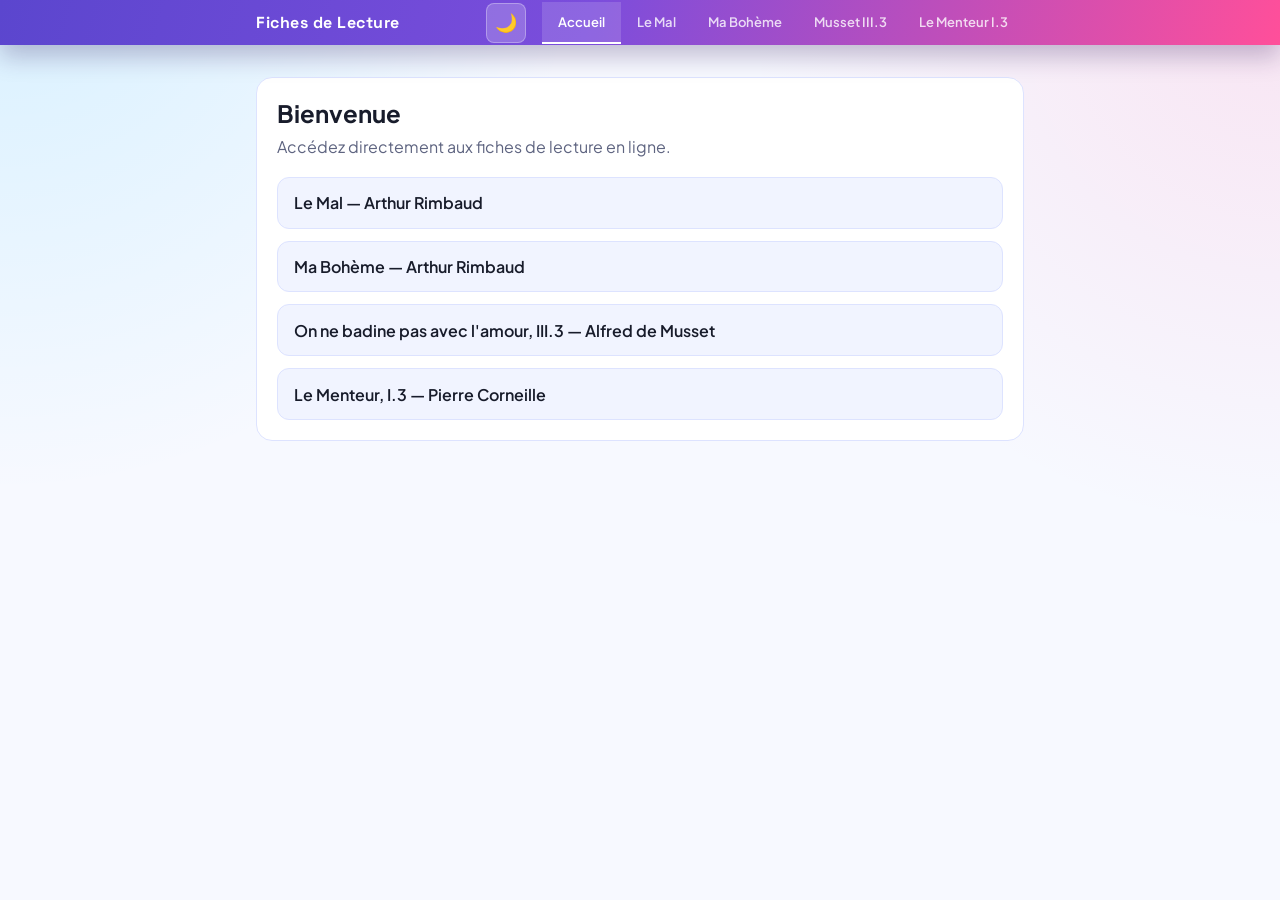
==== index.html @ 7a6ca3bb "Add Menteur I.3 fiche with YouTube embed, update nav and print styles" ====
<!DOCTYPE html>
<html lang="fr">
<head>
  <meta charset="UTF-8">
  <meta name="viewport" content="width=device-width, initial-scale=1.0">
  <title>Fiches de Lecture - Accueil</title>
  <link rel="stylesheet" href="styles.css">
  <style>
    .home {
      max-width: 800px;
      margin: 0 auto;
      padding: 2rem 1rem;
    }

    .home-card {
      background: var(--bg-secondary);
      border: 1px solid var(--border-color);
      border-radius: var(--border-radius-lg, 16px);
      padding: 1.25rem;
      margin-bottom: 1rem;
    }

    .home-card h1 {
      margin-bottom: 0.4rem;
      color: var(--text-primary);
    }

    .home-card p {
      color: var(--text-secondary);
      line-height: 1.65;
    }

    .home-links {
      display: grid;
      gap: 0.75rem;
      margin-top: 1rem;
    }

    .home-link {
      display: block;
      text-decoration: none;
      background: var(--bg-tertiary);
      color: var(--text-primary);
      border: 1px solid var(--border-color);
      border-radius: 12px;
      padding: 0.9rem 1rem;
      font-weight: 600;
      transition: transform 0.15s ease, border-color 0.15s ease;
    }

    .home-link:hover {
      transform: translateY(-1px);
      border-color: var(--purple);
    }
  </style>
</head>
<body>
  <div class="global-nav">
    <div class="nav-container">
      <div class="nav-title">Fiches de Lecture</div>
      <button class="dark-mode-toggle" id="dark-mode-btn" title="Activer le mode sombre">🌙</button>
      <ul class="nav-links">
        <li><a href="index.html" class="active">Accueil</a></li>
        <li><a href="fiche_le_mal_rimbaud_v2.html">Le Mal</a></li>
        <li><a href="fiche_ma_boheme_rimbaud.html">Ma Bohème</a></li>
        <li><a href="fiche_musset_III3_temoin_cache_v2.html">Musset III.3</a></li>
        <li><a href="fiche_menteur_I3_v2.html">Le Menteur I.3</a></li>
      </ul>
    </div>
  </div>

  <main class="home">
    <section class="home-card">
      <h1>Bienvenue</h1>
      <p>Accédez directement aux fiches de lecture en ligne.</p>
      <div class="home-links">
        <a class="home-link" href="fiche_le_mal_rimbaud_v2.html">Le Mal — Arthur Rimbaud</a>
        <a class="home-link" href="fiche_ma_boheme_rimbaud.html">Ma Bohème — Arthur Rimbaud</a>
        <a class="home-link" href="fiche_musset_III3_temoin_cache_v2.html">On ne badine pas avec l'amour, III.3 — Alfred de Musset</a>
        <a class="home-link" href="fiche_menteur_I3_v2.html">Le Menteur, I.3 — Pierre Corneille</a>
      </div>
    </section>
  </main>

  <script src="script.js"></script>
</body>
</html>
---- styles.css ----
@import url('https://fonts.googleapis.com/css2?family=Plus+Jakarta+Sans:wght@400;500;600;700&family=Space+Grotesk:wght@600;700&display=swap');

* {
  box-sizing: border-box;
  margin: 0;
  padding: 0;
}

:root {
  --purple: #534AB7;
  --purple-light: #EEEDFE;
  --purple-dark: #26215C;
  --fuchsia: #FF4F9A;
  --cyan: #00B7FF;
  --lime: #9BE43A;
  --teal-light: #E1F5EE;
  --teal-dark: #0F6E56;
  --coral-light: #FAECE7;
  --coral-dark: #993C1D;
  --blue-light: #E6F1FB;
  --blue-dark: #0C447C;
  --amber-light: #FAEEDA;
  --amber-dark: #854F0B;
  --pink-light: #FBEAF0;
  --pink-dark: #72243E;
  --font-sans: 'Plus Jakarta Sans', 'Segoe UI', 'Helvetica Neue', Arial, sans-serif;
  --font-display: 'Space Grotesk', 'Plus Jakarta Sans', 'Segoe UI', sans-serif;
  --border-radius-md: 10px;
  --border-radius-lg: 16px;
  --shadow-soft: 0 10px 30px rgba(83, 74, 183, 0.09);
  --shadow-lift: 0 16px 38px rgba(83, 74, 183, 0.16);
  color-scheme: light;
}

/* Dark Mode Variables */
html.dark-mode {
  color-scheme: dark;
  --bg-primary: #0f1220;
  --bg-secondary: #171b2f;
  --bg-tertiary: #222948;
  --text-primary: #edf2ff;
  --text-secondary: #b7bfd9;
  --border-color: #31395d;
}

html:not(.dark-mode) {
  --bg-primary: #f7f9ff;
  --bg-secondary: #ffffff;
  --bg-tertiary: #f1f4ff;
  --text-primary: #181c2b;
  --text-secondary: #5e6480;
  --border-color: #dde3ff;
}

/* Base */
body {
  font-family: var(--font-sans);
  color: var(--text-primary);
  background:
    radial-gradient(circle at 0% -10%, rgba(0, 183, 255, 0.14), transparent 36%),
    radial-gradient(circle at 100% 0%, rgba(255, 79, 154, 0.12), transparent 34%),
    var(--bg-primary);
  transition: background 0.3s ease, color 0.3s ease;
  min-height: 100vh;
}

.app {
  max-width: 800px;
  padding: 1rem 0 2rem;
  margin: 0 auto;
}

/* Global Navigation */
.global-nav {
  background: linear-gradient(105deg, #5b46ce 0%, #7b4ddc 46%, #ff4f9a 100%);
  padding: 0;
  margin: 0;
  position: sticky;
  top: 0;
  z-index: 100;
  box-shadow: 0 12px 25px rgba(45, 23, 89, 0.26);
  transition: background 0.3s ease;
}

html.dark-mode .global-nav {
  background: linear-gradient(105deg, #3f34a5 0%, #5a2f95 58%, #b62b66 100%);
}

.nav-container {
  max-width: 800px;
  margin: 0 auto;
  display: flex;
  align-items: center;
  justify-content: space-between;
  padding: 0 1rem;
}

.nav-title {
  color: white;
  font-size: 16px;
  font-family: var(--font-display);
  font-weight: 700;
  letter-spacing: 0.5px;
  padding: 0.75rem 0;
  flex: 1;
}

.dark-mode-toggle {
  background: rgba(255, 255, 255, 0.2);
  border: 1px solid rgba(255, 255, 255, 0.3);
  color: white;
  width: 40px;
  height: 40px;
  border-radius: 8px;
  cursor: pointer;
  display: flex;
  align-items: center;
  justify-content: center;
  font-size: 18px;
  transition: all 0.2s ease;
  margin-right: 1rem;
}

.dark-mode-toggle:hover {
  background: rgba(255, 255, 255, 0.3);
  transform: scale(1.05);
}

.nav-links {
  display: flex;
  gap: 0;
  list-style: none;
}

.nav-links li {
  margin: 0;
}

.nav-links a {
  display: inline-block;
  color: rgba(255, 255, 255, 0.8);
  text-decoration: none;
  padding: 0.75rem 16px;
  font-size: 13px;
  font-weight: 600;
  border-bottom: 2px solid transparent;
  transition: all 0.2s ease;
}

.nav-links a:hover {
  color: white;
  background: rgba(255, 255, 255, 0.1);
}

.nav-links a.active {
  color: white;
  border-bottom-color: white;
  background: rgba(255, 255, 255, 0.14);
}

/* Tabs */
.tabs {
  display: flex;
  gap: 8px;
  background: transparent;
  margin-bottom: 1.5rem;
  border-bottom: none;
  padding: 0;
}

.tab {
  padding: 11px 16px;
  font-size: 13.5px;
  font-weight: 600;
  cursor: pointer;
  border: 1px solid var(--border-color);
  border-radius: 999px;
  background: var(--bg-secondary);
  color: var(--text-secondary);
  border-bottom: 1px solid var(--border-color);
  transition: all 0.2s ease;
  position: relative;
  box-shadow: 0 4px 12px rgba(52, 57, 93, 0.06);
}

.tab:hover {
  color: var(--text-primary);
  transform: translateY(-1px);
  border-color: rgba(83, 74, 183, 0.45);
  box-shadow: 0 8px 18px rgba(83, 74, 183, 0.12);
}

html.dark-mode .tab:hover {
  background: rgba(83, 74, 183, 0.2);
}

.tab.active {
  color: #ffffff;
  border-color: transparent;
  border-bottom: 1px solid transparent;
  background: linear-gradient(120deg, var(--purple) 0%, #6c56d4 65%, #4f8cff 100%);
  box-shadow: 0 10px 22px rgba(83, 74, 183, 0.25);
}

.tab.active::after {
  display: none;
}

/* Panels */
.panel {
  display: none;
}

.panel.active {
  display: block;
  animation: fadeIn 0.2s ease;
}

/* Header */
.header {
  border-left: 5px solid var(--fuchsia);
  padding-left: 1.1rem;
  margin-bottom: 1.25rem;
}

.header h1 {
  font-size: 23px;
  font-family: var(--font-display);
  font-weight: 700;
}

.header p {
  font-size: 13px;
  color: var(--text-secondary);
  margin-top: 3px;
}

/* Barème */
.barème {
  display: flex;
  flex-wrap: wrap;
  gap: 6px;
  margin-bottom: 1.25rem;
}

.pt {
  background: var(--bg-secondary);
  border: 0.5px solid var(--border-color);
  border-radius: var(--border-radius-md);
  padding: 5px 11px;
  font-size: 12px;
  color: var(--text-secondary);
}

.pt span {
  font-weight: 500;
  color: var(--text-primary);
}

/* Sections */
.section {
  margin-bottom: 1rem;
  border: 1px solid var(--border-color);
  border-radius: var(--border-radius-lg);
  overflow: hidden;
  background: var(--bg-secondary);
  box-shadow: var(--shadow-soft);
  transition: transform 0.2s ease, box-shadow 0.2s ease, border-color 0.2s ease;
}

.section:hover {
  transform: translateY(-1px);
  box-shadow: var(--shadow-lift);
  border-color: rgba(83, 74, 183, 0.35);
}

.sec-head {
  display: flex;
  align-items: center;
  gap: 10px;
  padding: 9px 15px;
  background: linear-gradient(90deg, var(--bg-tertiary), transparent);
}

.badge {
  font-size: 11px;
  font-weight: 700;
  padding: 3px 8px;
  border-radius: var(--border-radius-md);
}

.b-purple {
  background: #ece9ff;
  color: #2f267f;
}

.b-teal {
  background: #daf8f1;
  color: #0f7f63;
}

.b-coral {
  background: #ffe7dd;
  color: #b24621;
}

.b-blue {
  background: #dff0ff;
  color: #04599f;
}

.b-amber {
  background: #fff0d4;
  color: #a75d00;
}

.b-pink {
  background: #ffe2ee;
  color: #922b59;
}

.sec-head h2 {
  font-size: 14px;
  font-weight: 500;
  color: var(--text-primary);
}

.ml-auto {
  margin-left: auto;
}

.sec-body {
  padding: 13px 15px;
  background: var(--bg-secondary);
}

.sec-body p {
  font-size: 13.5px;
  line-height: 1.75;
  color: var(--text-primary);
}

.sec-body p + p {
  margin-top: 6px;
}

.cite {
  font-style: italic;
  color: var(--purple);
}

/* Mouvements */
.mouvement {
  margin-bottom: 12px;
  padding-bottom: 12px;
  border-bottom: 0.5px solid var(--border-color);
}

.mouvement:last-child {
  border-bottom: none;
  margin-bottom: 0;
  padding-bottom: 0;
}

.mv-title {
  font-size: 12.5px;
  font-weight: 500;
  color: var(--text-secondary);
  margin-bottom: 5px;
  display: flex;
  align-items: center;
  gap: 8px;
}

.mv-num {
  width: 20px;
  height: 20px;
  border-radius: 50%;
  background: var(--purple-light);
  color: var(--purple-dark);
  font-size: 11px;
  font-weight: 500;
  display: flex;
  align-items: center;
  justify-content: center;
  flex-shrink: 0;
}

.tags {
  margin-top: 6px;
  display: flex;
  flex-wrap: wrap;
  gap: 4px;
}

.procede {
  display: inline-block;
  background: var(--teal-light);
  color: var(--teal-dark);
  font-size: 11px;
  padding: 2px 7px;
  border-radius: 10px;
}

/* Pistes */
.piste {
  display: flex;
  gap: 10px;
  margin-top: 8px;
  padding: 9px 11px;
  background: var(--bg-tertiary);
  border-radius: var(--border-radius-md);
}

.piste-num {
  font-size: 17px;
  font-weight: 500;
  color: var(--purple);
  flex-shrink: 0;
  line-height: 1.3;
}

.piste p {
  font-size: 13px;
  line-height: 1.6;
}

/* Diction */
.diction {
  display: flex;
  flex-wrap: wrap;
  gap: 6px;
  margin-top: 6px;
}

.diction-tag {
  font-size: 12px;
  padding: 4px 10px;
  border-radius: 20px;
  background: var(--bg-tertiary);
  border: 0.5px solid var(--border-color);
}

/* Problématique */
.pb {
  font-size: 14px;
  font-style: italic;
  line-height: 1.75;
  padding: 10px 14px;
  background: linear-gradient(120deg, #5b46ce 0%, #6d58d8 50%, #4f8cff 100%);
  border-left: 4px solid var(--cyan);
  border-radius: 0 var(--border-radius-md) var(--border-radius-md) 0;
  color: #ffffff;
}

/* Notes Panel */
.notes-header {
  display: flex;
  align-items: center;
  justify-content: space-between;
  margin-bottom: 1.25rem;
}

.notes-header h2 {
  font-size: 18px;
  font-weight: 500;
  color: var(--text-primary);
}

.export-btn {
  display: flex;
  align-items: center;
  gap: 6px;
  padding: 7px 16px;
  border: none;
  border-radius: var(--border-radius-md);
  background: linear-gradient(120deg, var(--purple) 0%, #6d58d8 60%, #4f8cff 100%);
  font-size: 13px;
  font-weight: 700;
  cursor: pointer;
  color: #ffffff;
  transition: transform 0.15s ease, box-shadow 0.2s ease;
  box-shadow: 0 8px 20px rgba(83, 74, 183, 0.24);
}

.export-btn:hover {
  transform: translateY(-1px);
  box-shadow: 0 12px 24px rgba(83, 74, 183, 0.32);
}

.export-btn svg {
  flex-shrink: 0;
}

.notes-meta {
  font-size: 12px;
  color: var(--text-secondary);
  margin-bottom: 1.25rem;
  padding-bottom: 1rem;
  border-bottom: 0.5px solid var(--border-color);
}

.note-block {
  margin-bottom: 1rem;
  padding: 12px 15px;
  border: 0.5px solid var(--border-color);
  border-radius: var(--border-radius-lg);
  position: relative;
  background: var(--bg-secondary);
}

.note-block h3 {
  font-size: 13px;
  font-weight: 500;
  color: var(--text-secondary);
  margin-bottom: 8px;
  text-transform: uppercase;
  letter-spacing: 0.04em;
  font-size: 11px;
}

.note-line {
  display: flex;
  align-items: flex-start;
  gap: 10px;
  margin-bottom: 5px;
}

.note-line:last-child {
  margin-bottom: 0;
}

.bullet {
  width: 5px;
  height: 5px;
  border-radius: 50%;
  background: var(--purple);
  flex-shrink: 0;
  margin-top: 8px;
}

.note-line p {
  font-size: 13.5px;
  line-height: 1.65;
  color: var(--text-primary);
}

.note-kw {
  font-weight: 500;
  color: var(--purple);
}

.note-it {
  font-style: italic;
  color: var(--text-secondary);
  font-size: 12.5px;
}

.nb-purple {
  border-left: 3px solid var(--purple);
}

.nb-teal {
  border-left: 3px solid #1D9E75;
}

.nb-coral {
  border-left: 3px solid #D85A30;
}

.nb-blue {
  border-left: 3px solid #378ADD;
}

.nb-amber {
  border-left: 3px solid #EF9F27;
}

.nb-pink {
  border-left: 3px solid #D4537E;
}

.note-cite {
  background: #ebe8ff;
  color: var(--purple-dark);
  padding: 1px 5px;
  border-radius: 4px;
  font-style: italic;
  font-size: 12.5px;
}

@media (max-width: 780px) {
  .nav-title {
    font-size: 14px;
  }

  .nav-links a {
    padding: 0.7rem 10px;
    font-size: 12px;
  }

  .tabs {
    flex-wrap: wrap;
  }

  .tab {
    font-size: 12.5px;
    padding: 10px 14px;
  }

  .app {
    padding: 0.8rem 0.8rem 2rem;
  }
}

/* Animations */
@keyframes fadeIn {
  from {
    opacity: 0;
  }
  to {
    opacity: 1;
  }
}

/* Rhyme Grid (for schemas) */
.rhyme-grid {
  display: flex;
  gap: 8px;
  flex-wrap: wrap;
  margin-top: 8px;
}

.rh {
  padding: 4px 10px;
  border-radius: var(--border-radius-md);
  font-size: 12px;
  font-weight: 500;
}

.rh-a {
  background: #EEEDFE;
  color: #3C3489;
}

.rh-b {
  background: var(--teal-light);
  color: var(--teal-dark);
}

.rh-c {
  background: var(--coral-light);
  color: var(--coral-dark);
}

.rh-d {
  background: var(--blue-light);
  color: var(--blue-dark);
}

.rh-e {
  background: var(--amber-light);
  color: var(--amber-dark);
}

.rh-f {
  background: var(--pink-light);
  color: var(--pink-dark);
}

/* Video embed */
.video-container {
  position: relative;
  padding-bottom: 56.25%; /* 16:9 */
  height: 0;
  overflow: hidden;
  border-radius: var(--border-radius-md);
  background: #000;
}

.video-container iframe {
  position: absolute;
  top: 0;
  left: 0;
  width: 100%;
  height: 100%;
  border: 0;
  border-radius: var(--border-radius-md);
}

/* Print Styles */
@media print {
  @page {
    size: A4;
    margin: 18mm 15mm 18mm 15mm;
  }

  body {
    font-size: 12px;
    background: white;
    color: #1a1a1a;
  }

  .tabs,
  .export-btn,
  .global-nav,
  .video-container {
    display: none !important;
  }

  .panel {
    display: block !important;
  }

  .app {
    max-width: 100%;
    padding: 0;
  }

  .header {
    border-left: 3px solid #534AB7;
    page-break-after: avoid;
  }

  .header h1 {
    font-size: 18px;
  }

  .section {
    border: 1px solid #e0e0e0;
    border-radius: 6px;
    page-break-inside: avoid;
    margin-bottom: 10px;
  }

  .sec-head {
    background: #f8f8f8;
    padding: 7px 12px;
  }

  .sec-head h2 {
    font-size: 13px;
  }

  .sec-body {
    padding: 10px 12px;
  }

  .sec-body p,
  .note-line p {
    font-size: 12px;
    line-height: 1.65;
  }

  .pb {
    font-size: 12px;
    padding: 8px 12px;
  }

  .mouvement {
    page-break-inside: avoid;
  }

  .piste {
    page-break-inside: avoid;
    background: #f8f8f8;
  }

  .note-block {
    page-break-inside: avoid;
    border: 1px solid #e0e0e0;
  }

  .notes-header h2 {
    font-size: 16px;
  }

  .notes-meta {
    font-size: 11px;
  }

  .badge,
  .procede,
  .rh {
    font-size: 10px;
  }

  .barème {
    gap: 4px;
  }

  .pt {
    font-size: 11px;
    padding: 3px 8px;
  }

  .diction-tag {
    font-size: 11px;
  }

  .print-break {
    page-break-before: always;
  }

  .cite,
  .note-cite,
  .note-kw {
    color: #534AB7;
  }

  .b-purple {
    background: #EEEDFE;
    color: #26215C;
  }

  h1,
  h2,
  h3 {
    page-break-after: avoid;
  }
}
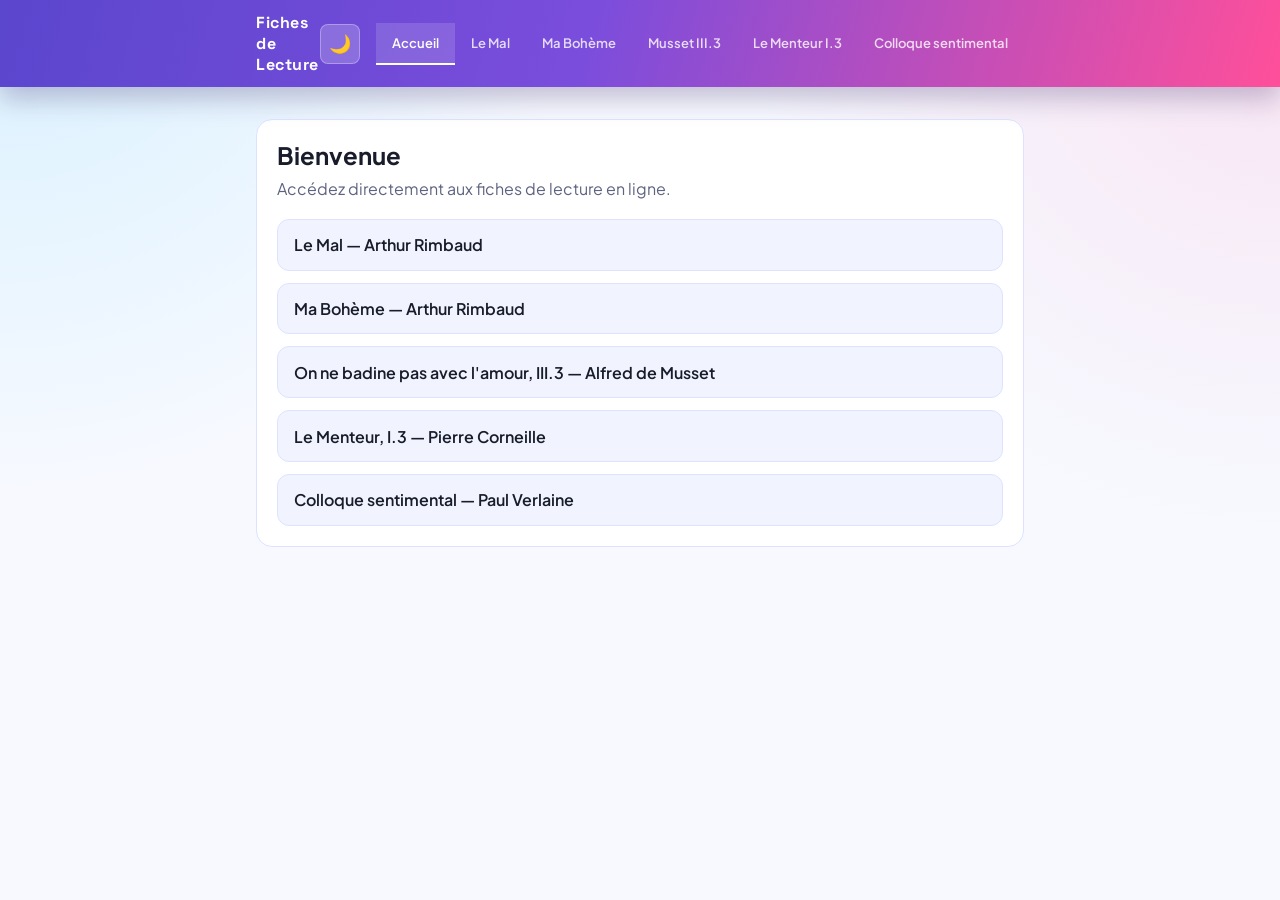
==== commit 65ad59fb: "Add Verlaine Colloque sentimental fiche + update nav" ====
--- a/index.html
+++ b/index.html
@@ -65,6 +65,7 @@
         <li><a href="fiche_ma_boheme_rimbaud.html">Ma Bohème</a></li>
         <li><a href="fiche_musset_III3_temoin_cache_v2.html">Musset III.3</a></li>
         <li><a href="fiche_menteur_I3_v2.html">Le Menteur I.3</a></li>
+        <li><a href="colloque-sentimental-v2.html">Colloque sentimental</a></li>
       </ul>
     </div>
   </div>
@@ -78,6 +79,7 @@
         <a class="home-link" href="fiche_ma_boheme_rimbaud.html">Ma Bohème — Arthur Rimbaud</a>
         <a class="home-link" href="fiche_musset_III3_temoin_cache_v2.html">On ne badine pas avec l'amour, III.3 — Alfred de Musset</a>
         <a class="home-link" href="fiche_menteur_I3_v2.html">Le Menteur, I.3 — Pierre Corneille</a>
+        <a class="home-link" href="colloque-sentimental-v2.html">Colloque sentimental — Paul Verlaine</a>
       </div>
     </section>
   </main>
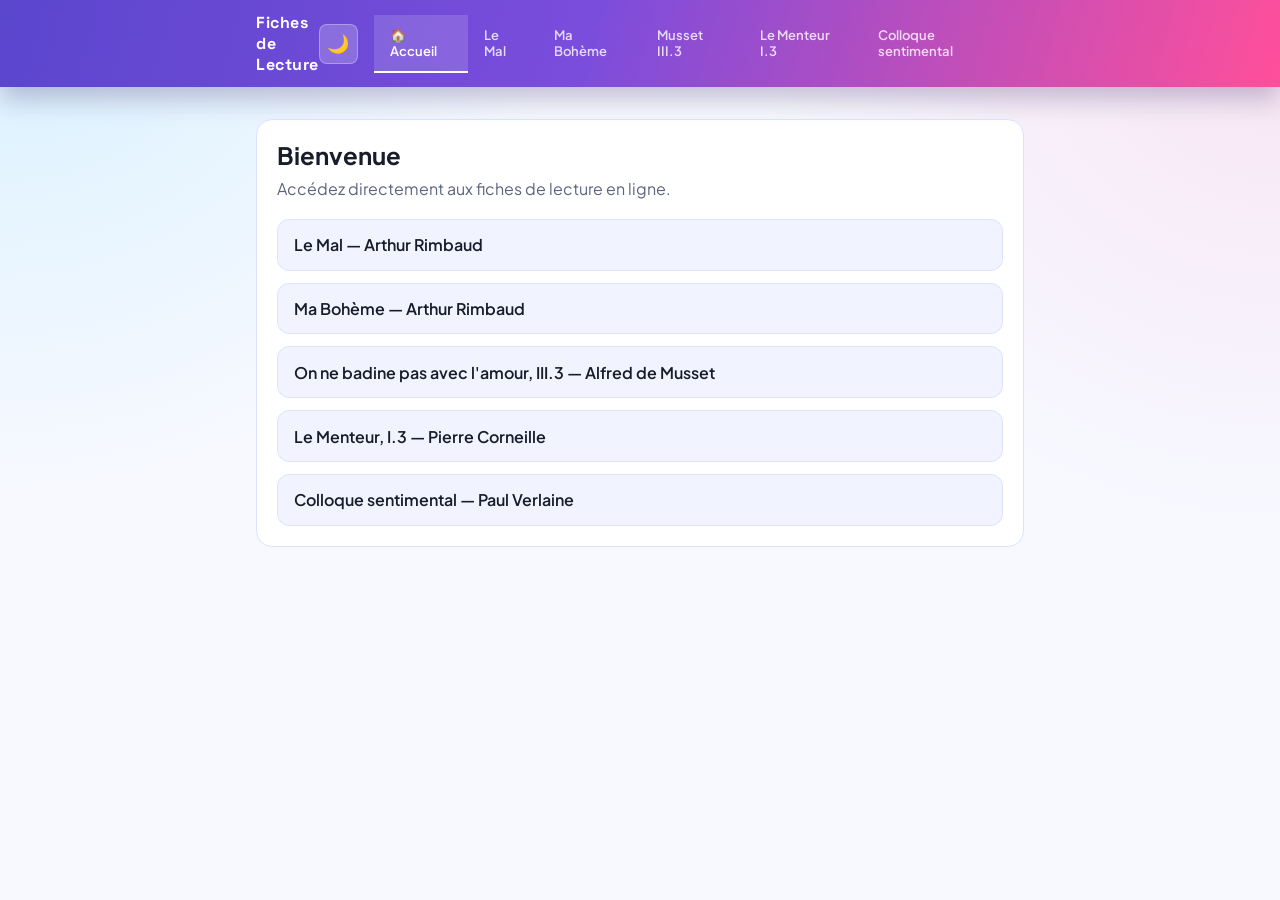
==== commit b9d4796f: "Centralise nav in script.js, add home button" ====
--- a/index.html
+++ b/index.html
@@ -59,14 +59,7 @@
     <div class="nav-container">
       <div class="nav-title">Fiches de Lecture</div>
       <button class="dark-mode-toggle" id="dark-mode-btn" title="Activer le mode sombre">🌙</button>
-      <ul class="nav-links">
-        <li><a href="index.html" class="active">Accueil</a></li>
-        <li><a href="fiche_le_mal_rimbaud_v2.html">Le Mal</a></li>
-        <li><a href="fiche_ma_boheme_rimbaud.html">Ma Bohème</a></li>
-        <li><a href="fiche_musset_III3_temoin_cache_v2.html">Musset III.3</a></li>
-        <li><a href="fiche_menteur_I3_v2.html">Le Menteur I.3</a></li>
-        <li><a href="colloque-sentimental-v2.html">Colloque sentimental</a></li>
-      </ul>
+      <ul class="nav-links"></ul>
     </div>
   </div>
 
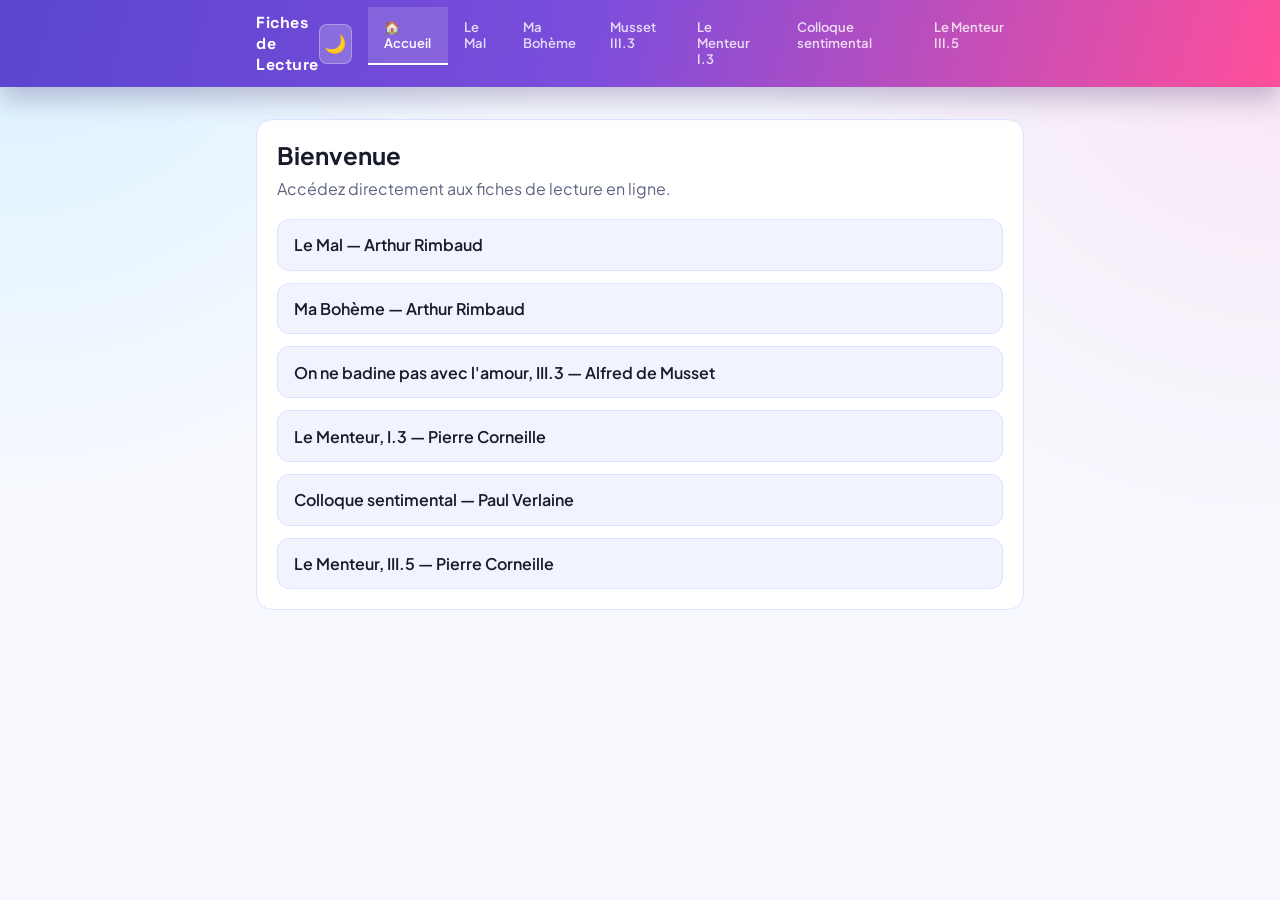
==== commit f107a51e: "Add Le Menteur III.5 fiche" ====
--- a/index.html
+++ b/index.html
@@ -73,6 +73,7 @@
         <a class="home-link" href="fiche_musset_III3_temoin_cache_v2.html">On ne badine pas avec l'amour, III.3 — Alfred de Musset</a>
         <a class="home-link" href="fiche_menteur_I3_v2.html">Le Menteur, I.3 — Pierre Corneille</a>
         <a class="home-link" href="colloque-sentimental-v2.html">Colloque sentimental — Paul Verlaine</a>
+        <a class="home-link" href="fiche_menteur_III5_v2.html">Le Menteur, III.5 — Pierre Corneille</a>
       </div>
     </section>
   </main>
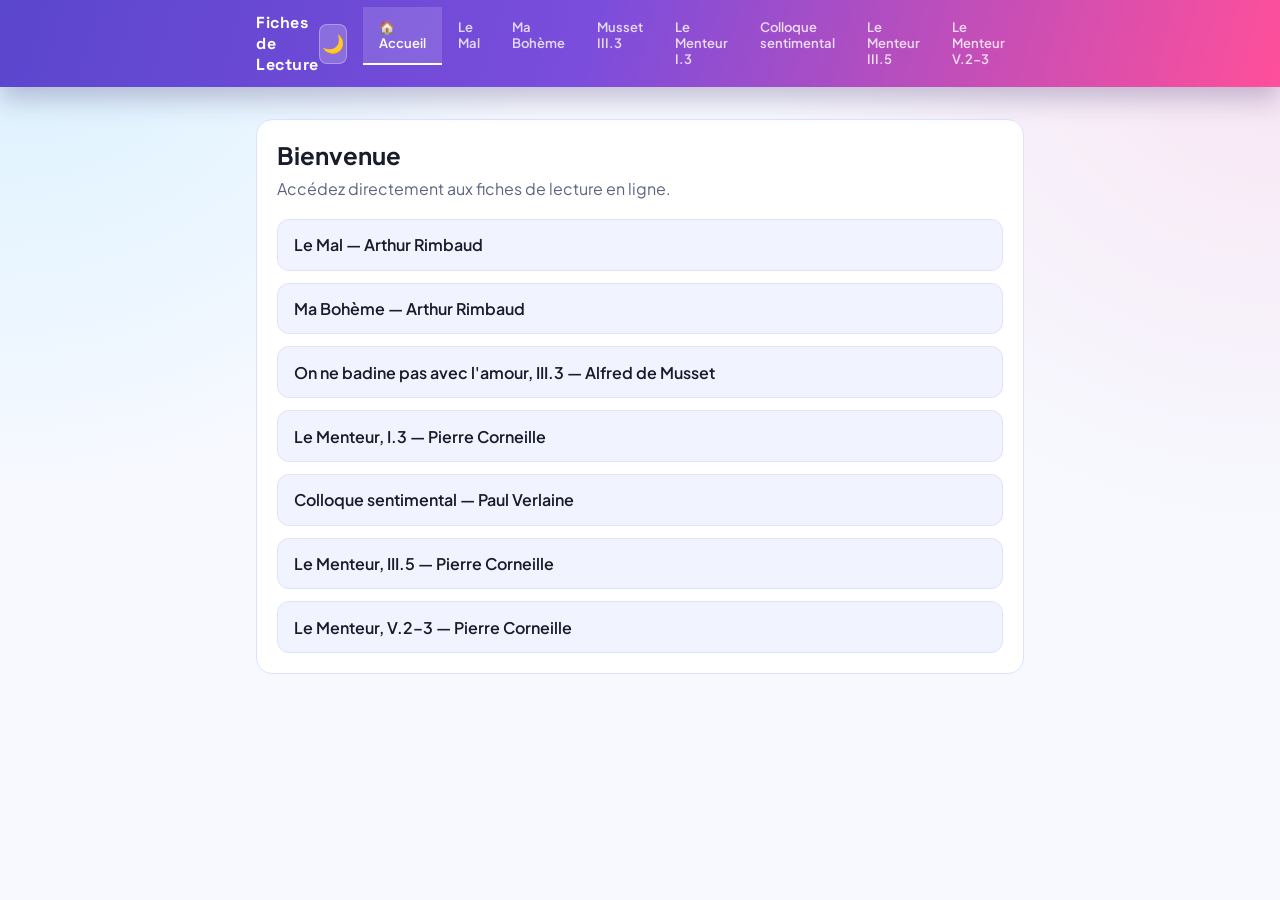
==== commit 78d86bac: "Add Le Menteur V.2-3 fiche" ====
--- a/index.html
+++ b/index.html
@@ -74,6 +74,7 @@
         <a class="home-link" href="fiche_menteur_I3_v2.html">Le Menteur, I.3 — Pierre Corneille</a>
         <a class="home-link" href="colloque-sentimental-v2.html">Colloque sentimental — Paul Verlaine</a>
         <a class="home-link" href="fiche_menteur_III5_v2.html">Le Menteur, III.5 — Pierre Corneille</a>
+        <a class="home-link" href="fiche_menteur_V23_v2.html">Le Menteur, V.2–3 — Pierre Corneille</a>
       </div>
     </section>
   </main>
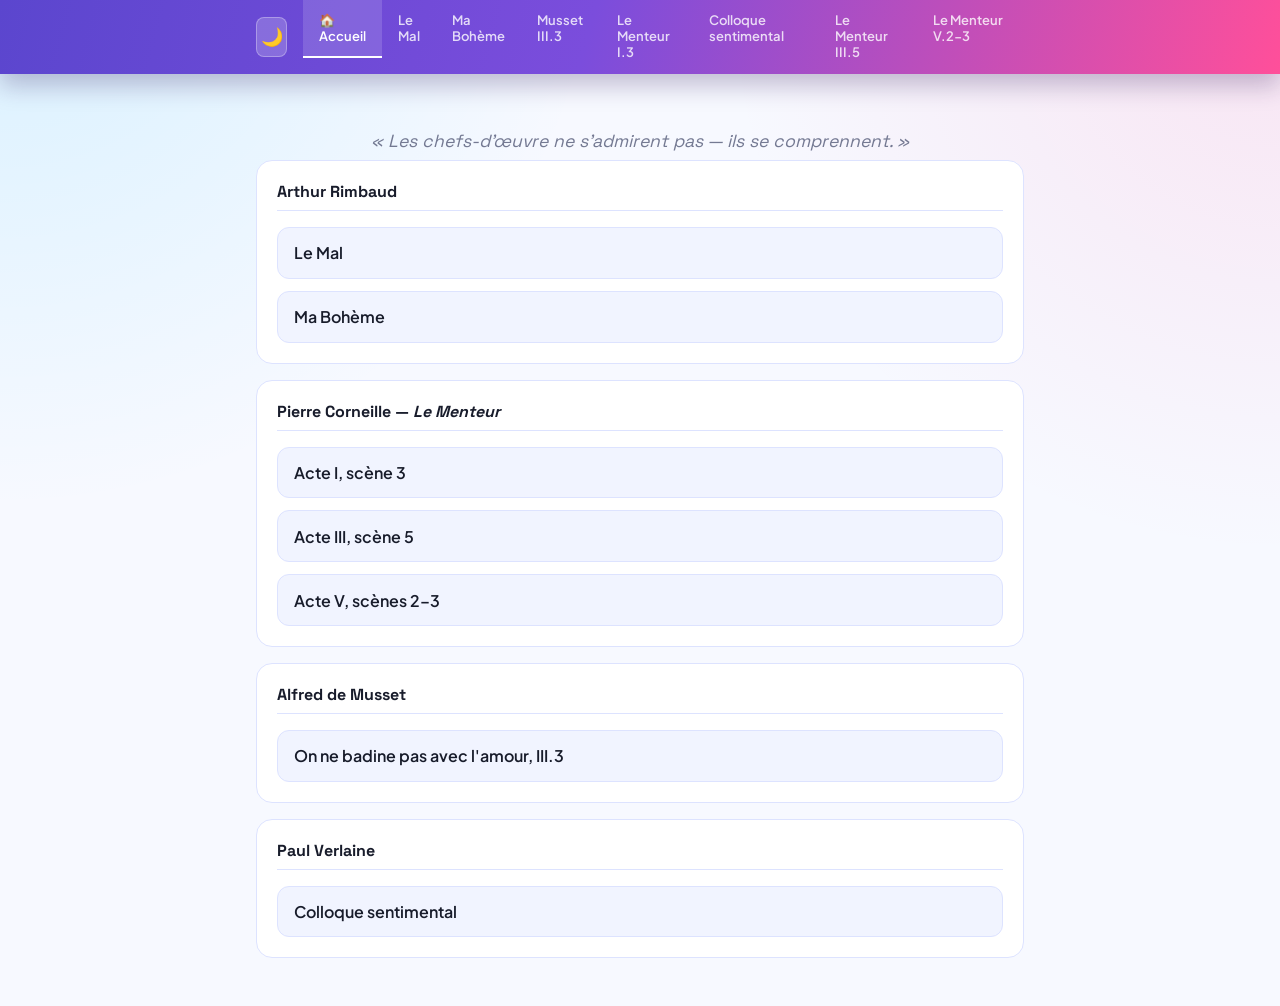
==== commit ec8abf3e: "Homepage: group by author, remove nav title, add quote" ====
--- a/index.html
+++ b/index.html
@@ -52,29 +52,69 @@
       transform: translateY(-1px);
       border-color: var(--purple);
     }
+
+    .home-quote {
+      text-align: center;
+      font-family: var(--font-display);
+      font-size: 1.1rem;
+      font-style: italic;
+      color: var(--text-secondary);
+      padding: 1.5rem 1rem 0.5rem;
+      opacity: 0.85;
+    }
+
+    .home-author {
+      font-family: var(--font-display);
+      font-weight: 700;
+      font-size: 1rem;
+      color: var(--text-primary);
+      margin-bottom: 0.75rem;
+      padding-bottom: 0.5rem;
+      border-bottom: 1px solid var(--border-color);
+    }
   </style>
 </head>
 <body>
   <div class="global-nav">
     <div class="nav-container">
-      <div class="nav-title">Fiches de Lecture</div>
       <button class="dark-mode-toggle" id="dark-mode-btn" title="Activer le mode sombre">🌙</button>
       <ul class="nav-links"></ul>
     </div>
   </div>
 
   <main class="home">
+    <div class="home-quote">
+      « Les chefs-d'œuvre ne s'admirent pas — ils se comprennent. »
+    </div>
+
     <section class="home-card">
-      <h1>Bienvenue</h1>
-      <p>Accédez directement aux fiches de lecture en ligne.</p>
+      <div class="home-author">Arthur Rimbaud</div>
       <div class="home-links">
-        <a class="home-link" href="fiche_le_mal_rimbaud_v2.html">Le Mal — Arthur Rimbaud</a>
-        <a class="home-link" href="fiche_ma_boheme_rimbaud.html">Ma Bohème — Arthur Rimbaud</a>
-        <a class="home-link" href="fiche_musset_III3_temoin_cache_v2.html">On ne badine pas avec l'amour, III.3 — Alfred de Musset</a>
-        <a class="home-link" href="fiche_menteur_I3_v2.html">Le Menteur, I.3 — Pierre Corneille</a>
-        <a class="home-link" href="colloque-sentimental-v2.html">Colloque sentimental — Paul Verlaine</a>
-        <a class="home-link" href="fiche_menteur_III5_v2.html">Le Menteur, III.5 — Pierre Corneille</a>
-        <a class="home-link" href="fiche_menteur_V23_v2.html">Le Menteur, V.2–3 — Pierre Corneille</a>
+        <a class="home-link" href="fiche_le_mal_rimbaud_v2.html">Le Mal</a>
+        <a class="home-link" href="fiche_ma_boheme_rimbaud.html">Ma Bohème</a>
+      </div>
+    </section>
+
+    <section class="home-card">
+      <div class="home-author">Pierre Corneille — <em>Le Menteur</em></div>
+      <div class="home-links">
+        <a class="home-link" href="fiche_menteur_I3_v2.html">Acte I, scène 3</a>
+        <a class="home-link" href="fiche_menteur_III5_v2.html">Acte III, scène 5</a>
+        <a class="home-link" href="fiche_menteur_V23_v2.html">Acte V, scènes 2–3</a>
+      </div>
+    </section>
+
+    <section class="home-card">
+      <div class="home-author">Alfred de Musset</div>
+      <div class="home-links">
+        <a class="home-link" href="fiche_musset_III3_temoin_cache_v2.html">On ne badine pas avec l'amour, III.3</a>
+      </div>
+    </section>
+
+    <section class="home-card">
+      <div class="home-author">Paul Verlaine</div>
+      <div class="home-links">
+        <a class="home-link" href="colloque-sentimental-v2.html">Colloque sentimental</a>
       </div>
     </section>
   </main>
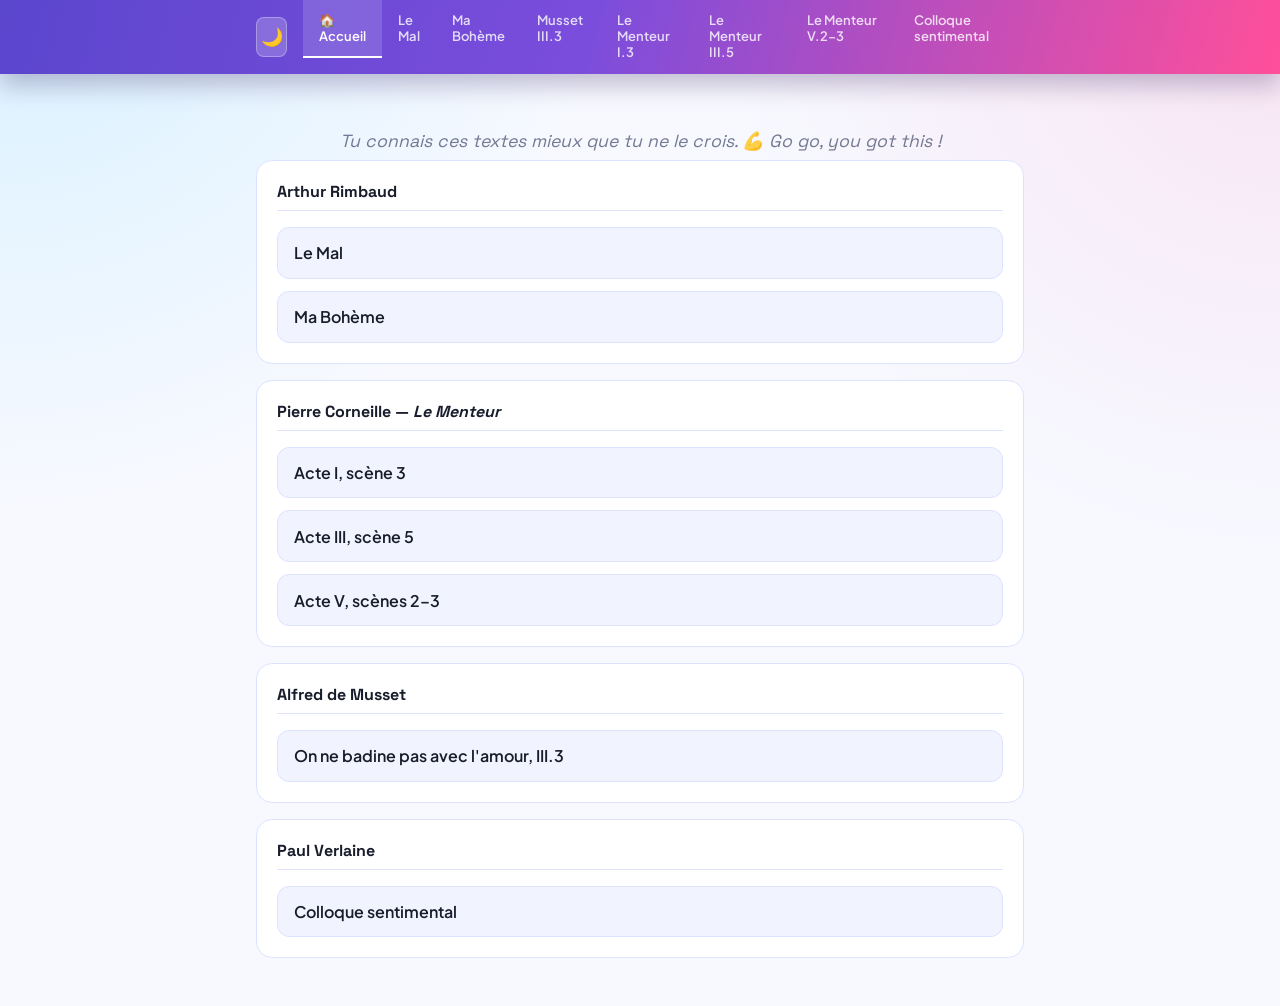
==== commit 3c79aad5: "Update motivational quote on homepage" ====
--- a/index.html
+++ b/index.html
@@ -84,7 +84,7 @@
 
   <main class="home">
     <div class="home-quote">
-      « Les chefs-d'œuvre ne s'admirent pas — ils se comprennent. »
+      Tu connais ces textes mieux que tu ne le crois. 💪 Go go, you got this !
     </div>
 
     <section class="home-card">
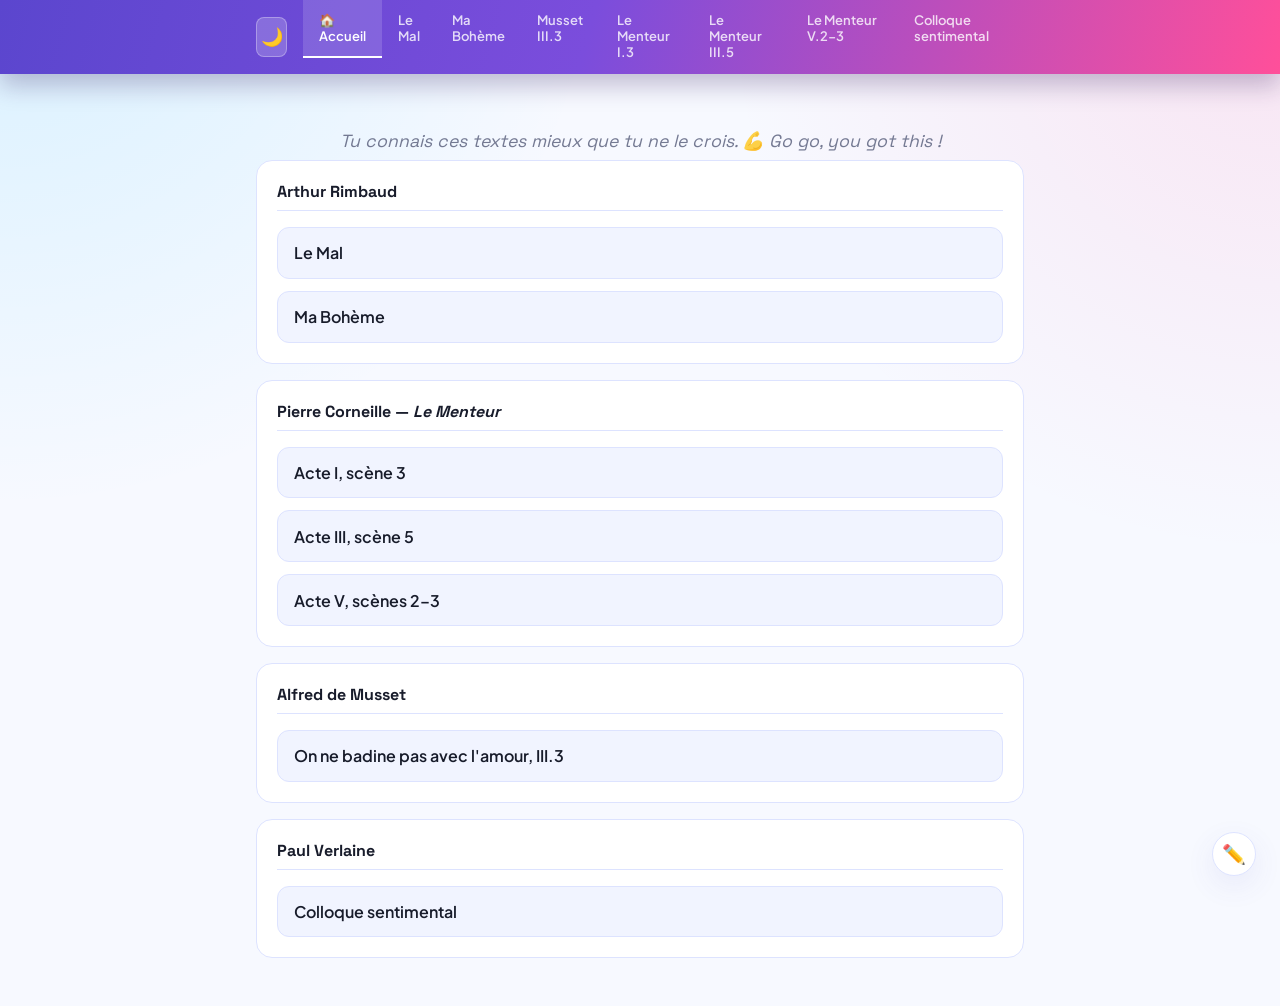
==== commit c8aa178f: "feat: mode edition avec protection mot de passe (admin.js)" ====
--- a/index.html
+++ b/index.html
@@ -120,5 +120,6 @@
   </main>
 
   <script src="script.js"></script>
+  <script src="admin.js"></script>
 </body>
 </html>
--- a/styles.css
+++ b/styles.css
@@ -818,4 +818,229 @@
   h3 {
     page-break-after: avoid;
   }
-}
+
+  /* Hide admin UI in print */
+  #admin-fab,
+  #admin-bar,
+  #admin-modal,
+  .admin-toast {
+    display: none !important;
+  }
+}
+
+/* ── Admin Edit Mode ──────────────────────────────────────────────────────── */
+
+#admin-fab {
+  position: fixed;
+  bottom: 1.5rem;
+  right: 1.5rem;
+  width: 44px;
+  height: 44px;
+  border-radius: 50%;
+  border: 1px solid var(--border-color);
+  background: var(--bg-secondary);
+  font-size: 1.2rem;
+  cursor: pointer;
+  box-shadow: var(--shadow-soft);
+  z-index: 900;
+  transition: opacity 0.2s, transform 0.2s;
+  display: flex;
+  align-items: center;
+  justify-content: center;
+  padding: 0;
+}
+
+#admin-fab:hover { transform: scale(1.1); }
+#admin-fab.hidden { opacity: 0; pointer-events: none; }
+
+#admin-bar {
+  position: fixed;
+  bottom: 0;
+  left: 0;
+  right: 0;
+  background: var(--purple);
+  color: #fff;
+  display: none;
+  align-items: center;
+  gap: 0.6rem;
+  padding: 0.6rem 1.25rem;
+  z-index: 1000;
+  box-shadow: 0 -4px 20px rgba(83, 74, 183, 0.35);
+  flex-wrap: wrap;
+}
+
+#admin-bar.active { display: flex; }
+
+.admin-bar-label {
+  font-weight: 700;
+  font-size: 0.9rem;
+  margin-right: auto;
+}
+
+#admin-bar button {
+  background: rgba(255, 255, 255, 0.18);
+  border: 1px solid rgba(255, 255, 255, 0.35);
+  color: #fff;
+  border-radius: 8px;
+  padding: 0.4rem 0.9rem;
+  font-size: 0.85rem;
+  font-weight: 600;
+  cursor: pointer;
+  transition: background 0.15s;
+}
+
+#admin-bar button:hover { background: rgba(255, 255, 255, 0.32); }
+#admin-bar button:disabled { opacity: 0.45; cursor: not-allowed; }
+
+/* Push content above the admin bar */
+body:has(#admin-bar.active) .app {
+  padding-bottom: 4rem;
+}
+
+/* Editable zones */
+.admin-editable {
+  outline: 2px dashed rgba(83, 74, 183, 0.35);
+  border-radius: 6px;
+  min-height: 1.5em;
+  cursor: text;
+  transition: outline-color 0.15s;
+}
+
+.admin-editable:focus {
+  outline: 2px solid var(--purple);
+  background: var(--purple-light);
+}
+
+html.dark-mode .admin-editable:focus {
+  background: rgba(83, 74, 183, 0.14);
+}
+
+/* Modal */
+#admin-modal {
+  position: fixed;
+  inset: 0;
+  background: rgba(0, 0, 0, 0.55);
+  display: none;
+  align-items: center;
+  justify-content: center;
+  z-index: 2000;
+  padding: 1rem;
+}
+
+#admin-modal.active { display: flex; }
+
+#admin-modal-box {
+  background: var(--bg-secondary);
+  border: 1px solid var(--border-color);
+  border-radius: var(--border-radius-lg);
+  padding: 1.75rem;
+  width: 100%;
+  max-width: 440px;
+  box-shadow: var(--shadow-lift);
+}
+
+#admin-modal-title {
+  font-family: var(--font-display);
+  font-size: 1.15rem;
+  font-weight: 700;
+  color: var(--text-primary);
+  margin-bottom: 1rem;
+}
+
+#admin-modal-body p {
+  color: var(--text-secondary);
+  font-size: 0.9rem;
+  margin-bottom: 0.75rem;
+  line-height: 1.55;
+}
+
+#admin-modal-body a {
+  color: var(--purple);
+  display: inline-block;
+  margin-bottom: 0.85rem;
+  font-size: 0.9rem;
+}
+
+#admin-modal-body code {
+  background: var(--bg-tertiary);
+  padding: 0.1em 0.35em;
+  border-radius: 4px;
+  font-size: 0.88em;
+}
+
+#admin-modal-body input[type="password"],
+#admin-modal-body input[type="text"] {
+  width: 100%;
+  padding: 0.65rem 0.85rem;
+  border: 1px solid var(--border-color);
+  border-radius: 8px;
+  background: var(--bg-tertiary);
+  color: var(--text-primary);
+  font-size: 0.95rem;
+  margin-bottom: 0.65rem;
+  display: block;
+  font-family: var(--font-sans);
+}
+
+#admin-modal-body input:focus {
+  outline: 2px solid var(--purple);
+  border-color: var(--purple);
+}
+
+#admin-modal-body button {
+  width: 100%;
+  padding: 0.7rem;
+  background: var(--purple);
+  color: #fff;
+  border: none;
+  border-radius: 8px;
+  font-weight: 700;
+  font-size: 0.95rem;
+  cursor: pointer;
+  margin-top: 0.3rem;
+  transition: opacity 0.15s;
+  font-family: var(--font-sans);
+}
+
+#admin-modal-body button:hover { opacity: 0.88; }
+
+.admin-btn-danger {
+  background: #dc2626 !important;
+  margin-top: 0.5rem !important;
+}
+
+.admin-hint {
+  font-size: 0.82rem !important;
+  margin-top: 0.75rem !important;
+  margin-bottom: 0 !important;
+}
+
+.admin-hint a { color: var(--purple); }
+
+/* Toast */
+.admin-toast {
+  position: fixed;
+  bottom: 5rem;
+  right: 1.5rem;
+  background: var(--bg-secondary);
+  color: var(--text-primary);
+  border: 1px solid var(--border-color);
+  border-radius: 10px;
+  padding: 0.65rem 1.1rem;
+  font-size: 0.88rem;
+  font-weight: 600;
+  box-shadow: var(--shadow-lift);
+  z-index: 3000;
+  animation: adminToastIn 0.25s ease;
+  transition: opacity 0.4s;
+  max-width: calc(100vw - 3rem);
+}
+
+.toast-error   { border-color: #dc2626; color: #dc2626; }
+.toast-success { border-color: #16a34a; color: #16a34a; }
+.toast-fade    { opacity: 0; }
+
+@keyframes adminToastIn {
+  from { transform: translateY(8px); opacity: 0; }
+  to   { transform: translateY(0);   opacity: 1; }
+}
